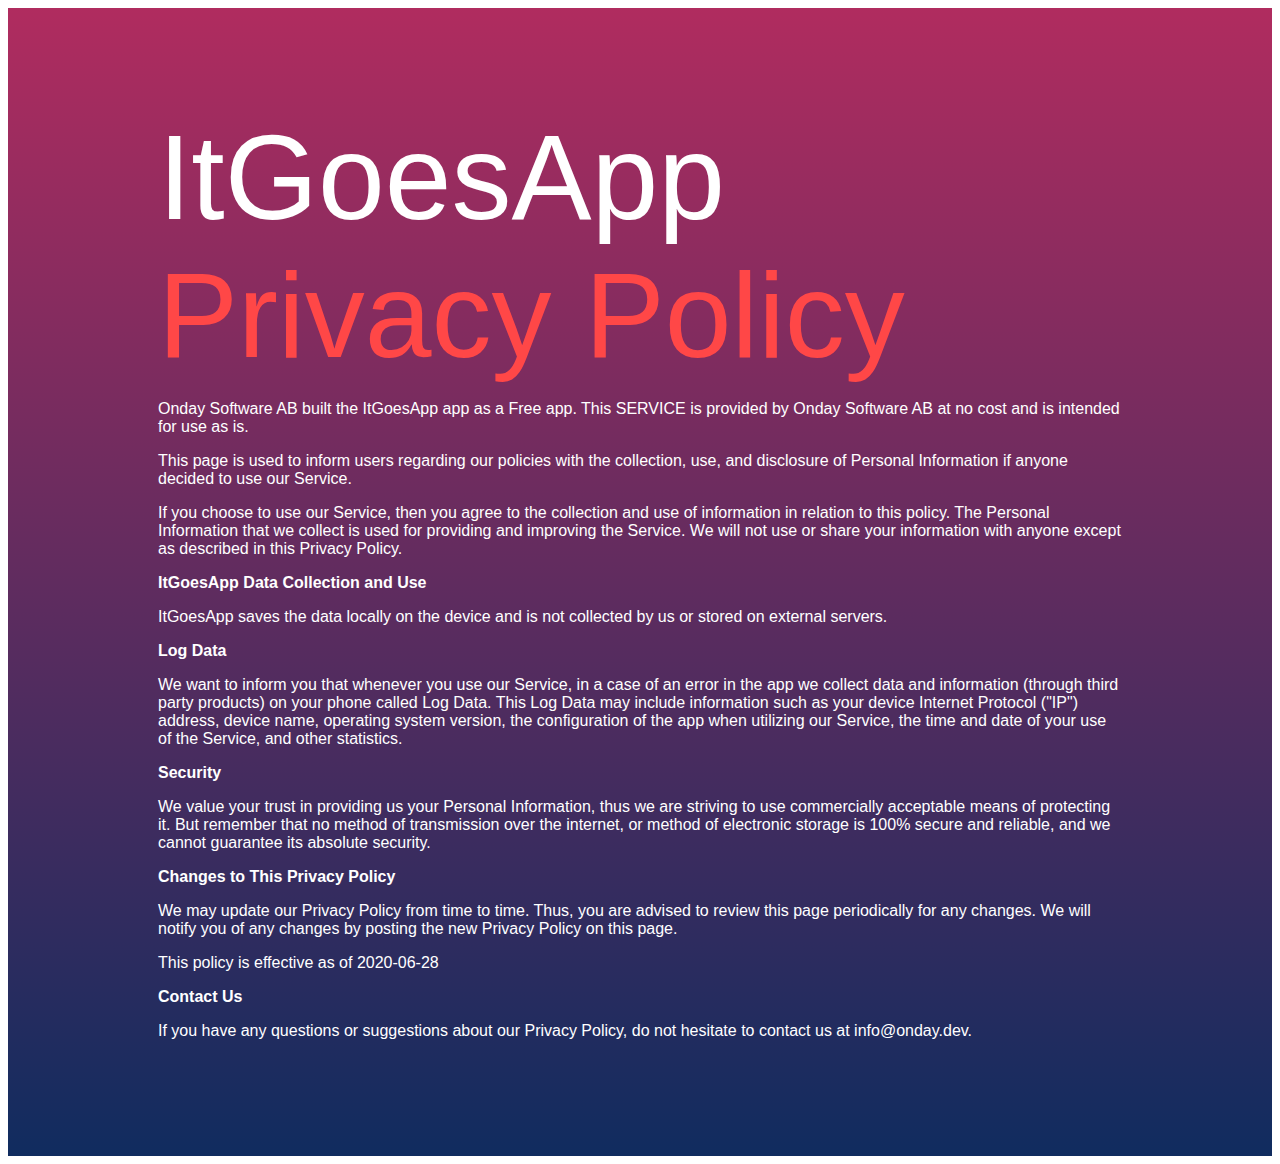
==== itgoesapp_privacy_policy.html @ 85c169b9 "Initial privacy policy for itgoesapp" ====
<!DOCTYPE html>
    <html>
    <head>
      <meta charset='utf-8'>
      <meta name='viewport' content='width=device-width'>
	  <link rel='stylesheet' href='stylesheet.css'>
      <title>Privacy Policy</title>
    </head>
    <body>
	<div class="onday-container-blue" id="section-home">
  <div class="text-center onday-title">
    ItGoesApp<span class="alternative-title-color"> Privacy Policy</span>
  </div>

				<p>
                  Onday Software AB built the ItGoesApp app as
                  a Free app. This SERVICE is provided by
                  Onday Software AB at no cost and is intended for use as
                  is.
                </p> 
				<p>
                  This page is used to inform users regarding our
                  policies with the collection, use, and disclosure of Personal
                  Information if anyone decided to use our Service.
                </p> 
				<p>
                  If you choose to use our Service, then you agree to
                  the collection and use of information in relation to this
                  policy. The Personal Information that we collect is
                  used for providing and improving the Service. We will not use or share your information with
                  anyone except as described in this Privacy Policy.
                </p> 
				
				<p><strong>ItGoesApp Data Collection and Use</strong></p> <p>
                  ItGoesApp saves the data locally on the device and is not collected by us or stored on external servers.
				  
                </p> <!----> <p><strong>Log Data</strong></p> <p>
                  We want to inform you that whenever you
                  use our Service, in a case of an error in the app
                  we collect data and information (through third party
                  products) on your phone called Log Data. This Log Data may
                  include information such as your device Internet Protocol
                  ("IP") address, device name, operating system version, the
                  configuration of the app when utilizing our Service,
                  the time and date of your use of the Service, and other
                  statistics.
                
                </p> <p><strong>Security</strong></p> <p>
                  We value your trust in providing us your
                  Personal Information, thus we are striving to use commercially
                  acceptable means of protecting it. But remember that no method
                  of transmission over the internet, or method of electronic
                  storage is 100% secure and reliable, and we cannot
                  guarantee its absolute security.
                
                </p> <p><strong>Changes to This Privacy Policy</strong></p> <p>
                  We may update our Privacy Policy from
                  time to time. Thus, you are advised to review this page
                  periodically for any changes. We will
                  notify you of any changes by posting the new Privacy Policy on
                  this page.
                </p> <p>This policy is effective as of 2020-06-28</p> <p><strong>Contact Us</strong></p> <p>
                  If you have any questions or suggestions about our
                  Privacy Policy, do not hesitate to contact us at info@onday.dev.
                </p> <p>  
</div>
    </body>
    </html>
---- stylesheet.css ----
.shadow {
  box-shadow: 0px 0px 40px rgb(8, 41, 70);
}

.navbar-custom {
  background-color: rgba(243, 243, 243, 0.9);
}

.navbar {
  min-height: 80px;
  padding-left: 100px;
  padding-right: 100px;
}

.navbar-custom .navbar-nav .nav-link {
  color: #102c5f;
}

.navbar-custom .nav-item.active .nav-link,
.navbar-custom .nav-item:hover .nav-link {
  transition: color 0.3s ease;
  color: #F02c5f; 
}

.vcenter {
    display: inline-block;
    vertical-align: middle;
    float: none;
}

.main-title-color {
  color: rgb(22, 17, 97);
}

.alternative-title-color {
  color: #ff4747;
}
.text-handwritten {
  font-family: 'Neucha', cursive;
}

h1 {
  font-size: 80px;
  margin-bottom: 10px;
}

h2 {
  font-size: 50px;
  margin-bottom: 10px;
}

h3 {
  font-size: 40px;
  margin-bottom: 10px;
}

h4 {
  font-size: 30px;
  margin-bottom: 5px;
}

h5 {
  font-size: 20px;
  margin-bottom: 0px;
}

html {
  scroll-behavior: smooth;
}

body {
  font-family: 'Lato', sans-serif;
}

.onday-container-blue {
  background: linear-gradient(#B02c5f, #102c5f);
  background-size: 100% 100%;
  color: #fff;
  padding: 100px 300px 60px 300px;
  z-index: 0;
}

.onday-footer {
  padding: 50px 200px 60px 50px;
}

.onday-container-white {
  background: linear-gradient(#ddd, #ccc);
  color: rgb(8, 41, 70);
  padding: 100px 300px 60px 300px;
  box-shadow: 0px 0px 40px rgb(8, 41, 70);
  position: relative;
  z-index: 2;
}

.onday-title {
  font-size: 120px;
}

.onday-icons {
    display: block;
    margin-left: auto;
    margin-right: auto;
}

.onday-background {
  background-color: #293b5c;
  padding: 20px;
  border-radius: 1%;
}

.core-business {
  font-size: 80px;
  padding: 38px 14px 14px 15px;
  text-align: center;
  text-decoration: none;
  width: 150px;
  height: 150px;
  border-radius: 50%;
  color:#fff;
  background: linear-gradient(#B02c5f, #102c5f);
  box-shadow: 0px 0px 5px #888;
}

.text-right-shifted {
  margin-left: 300px;
  margin-top: -35px;
  margin-bottom: -10px;
}

@media (max-width: 1600px) {
  .onday-container-blue {
    padding: 100px 150px 100px 150px;
  }

  .onday-container-white {
    padding: 100px 150px 100px 150px;
  }
  
  .onday-footer {
    padding: 30px 150px 30px 150px;
  }
}

@media (max-width: 980px) {
  .onday-container-blue {
    padding: 50px 18px 20px 18px;
  }

  .onday-container-white {
    padding: 50px 18px 20px 18px;
  }
  
  .onday-footer {
    padding: 30px 18px 30px 18px;
  }
  
  .onday-title {
    font-size: 70px;
  }
  
  .navbar {
    padding-left: 20px;
    padding-right: 20px;
  }
  
  .text-right-shifted {
    margin-left: 200px;
    margin-top: -20px;
	margin-bottom: -2px;
  }
  
  h1 {
    font-size: 60px;
    margin-bottom: 10px;
  }

  h2 {
    font-size: 40px;
    margin-bottom: 10px;
  }

  h3 {
    font-size: 30px;
    margin-bottom: 10px;
  }

  h4 {
    font-size: 20px;
    margin-bottom: 5px;
  }

  h5 {
    font-size: 14px;
    margin-bottom: 0px;
  }
 
  .core-business {
    font-size: 50px;
    padding: 28px 14px 14px 15px;
    text-align: center;
    text-decoration: none;
    width: 100px;
    height: 100px;
    border-radius: 50%;
    color:#fff;
    background: linear-gradient(#B02c5f, #102c5f);
    box-shadow: 0px 0px 5px #888;
  }
}

.social-media-icon {
  margin-top: 12px;
  margin-right: 12px;
  font-size: 25px;
  padding: 18px 14px 14px 15px;
  text-align: center;
  text-decoration: none;
  width: 60px;
  height: 60px;
  border-radius: 40%;
  color: rgb(8, 41, 70);
  background: linear-gradient(#cf4747, #ff4747);
  box-shadow: 0px 0px 5px rgb(8, 41, 70);
}

.social-media-icon:hover {
  opacity: 1.0;
  color: white;
  text-decoration: none;
}
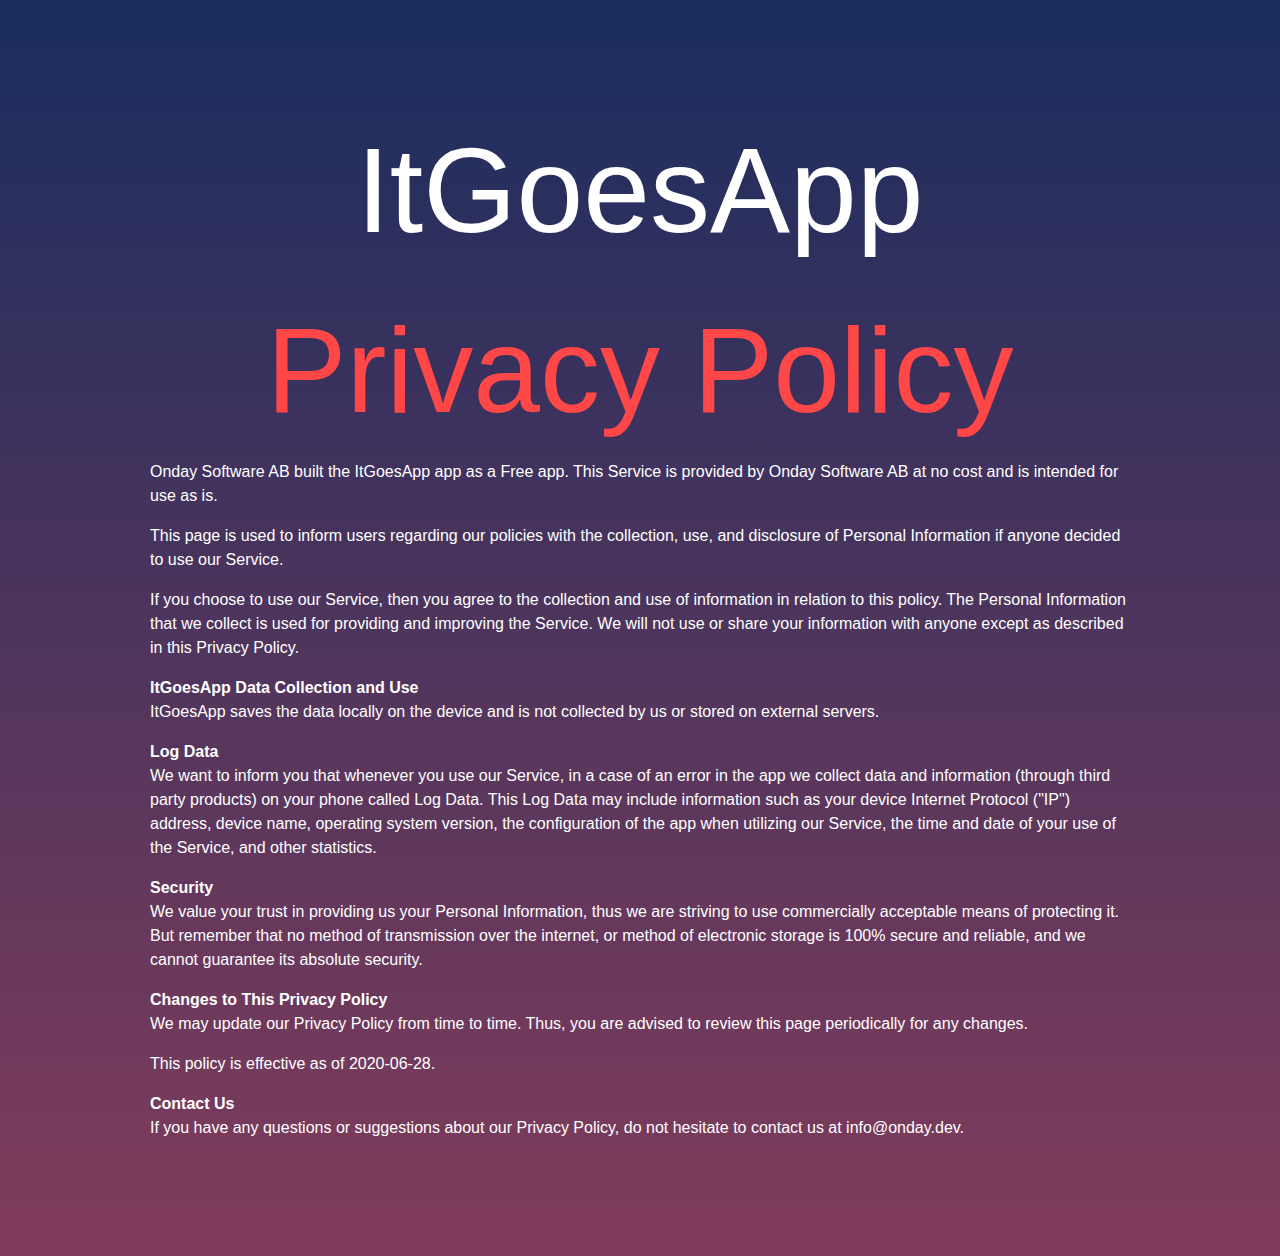
==== commit 14633027: "Additional updates to the privacy policy" ====
--- a/itgoesapp_privacy_policy.html
+++ b/itgoesapp_privacy_policy.html
@@ -1,69 +1,77 @@
 <!DOCTYPE html>
-    <html>
-    <head>
-      <meta charset='utf-8'>
-      <meta name='viewport' content='width=device-width'>
-	  <link rel='stylesheet' href='stylesheet.css'>
-      <title>Privacy Policy</title>
-    </head>
-    <body>
-	<div class="onday-container-blue" id="section-home">
-  <div class="text-center onday-title">
-    ItGoesApp<span class="alternative-title-color"> Privacy Policy</span>
-  </div>
-
-				<p>
-                  Onday Software AB built the ItGoesApp app as
-                  a Free app. This SERVICE is provided by
-                  Onday Software AB at no cost and is intended for use as
-                  is.
-                </p> 
-				<p>
-                  This page is used to inform users regarding our
-                  policies with the collection, use, and disclosure of Personal
-                  Information if anyone decided to use our Service.
-                </p> 
-				<p>
-                  If you choose to use our Service, then you agree to
-                  the collection and use of information in relation to this
-                  policy. The Personal Information that we collect is
-                  used for providing and improving the Service. We will not use or share your information with
-                  anyone except as described in this Privacy Policy.
-                </p> 
-				
-				<p><strong>ItGoesApp Data Collection and Use</strong></p> <p>
-                  ItGoesApp saves the data locally on the device and is not collected by us or stored on external servers.
-				  
-                </p> <!----> <p><strong>Log Data</strong></p> <p>
-                  We want to inform you that whenever you
-                  use our Service, in a case of an error in the app
-                  we collect data and information (through third party
-                  products) on your phone called Log Data. This Log Data may
-                  include information such as your device Internet Protocol
-                  ("IP") address, device name, operating system version, the
-                  configuration of the app when utilizing our Service,
-                  the time and date of your use of the Service, and other
-                  statistics.
-                
-                </p> <p><strong>Security</strong></p> <p>
-                  We value your trust in providing us your
-                  Personal Information, thus we are striving to use commercially
-                  acceptable means of protecting it. But remember that no method
-                  of transmission over the internet, or method of electronic
-                  storage is 100% secure and reliable, and we cannot
-                  guarantee its absolute security.
-                
-                </p> <p><strong>Changes to This Privacy Policy</strong></p> <p>
-                  We may update our Privacy Policy from
-                  time to time. Thus, you are advised to review this page
-                  periodically for any changes. We will
-                  notify you of any changes by posting the new Privacy Policy on
-                  this page.
-                </p> <p>This policy is effective as of 2020-06-28</p> <p><strong>Contact Us</strong></p> <p>
-                  If you have any questions or suggestions about our
-                  Privacy Policy, do not hesitate to contact us at info@onday.dev.
-                </p> <p>  
-</div>
-    </body>
-    </html>
+<html lang="en">
+<head>
+  <meta charset='utf-8'>
+<meta name="viewport" content="width=device-width, initial-scale=1">
+  <link rel='stylesheet' href='stylesheet.css'>
+  <link rel="stylesheet" href="https://stackpath.bootstrapcdn.com/bootstrap/4.3.1/css/bootstrap.min.css" integrity="sha384-ggOyR0iXCbMQv3Xipma34MD+dH/1fQ784/j6cY/iJTQUOhcWr7x9JvoRxT2MZw1T" crossorigin="anonymous">
+  <title>ItGoesApp - Privacy Policy</title>
+</head>
+<body>
+	<div class="itgoesapp-container-blue">
+		<div class="text-center onday-title">
+			ItGoesApp<span class="alternative-title-color"> Privacy Policy</span>
+		</div>
+		<p>
+			Onday Software AB built the ItGoesApp app as
+			a Free app. This Service is provided by
+			Onday Software AB at no cost and is intended for use as
+			is.
+		</p> 
+		<p>
+			This page is used to inform users regarding our
+			policies with the collection, use, and disclosure of Personal
+			Information if anyone decided to use our Service.
+		</p> 
+		<p>
+			If you choose to use our Service, then you agree to
+			the collection and use of information in relation to this
+			policy. The Personal Information that we collect is
+			used for providing and improving the Service. We will not use or share your information with
+			anyone except as described in this Privacy Policy.
+		</p> 
+		
+		<p>
+			<strong>ItGoesApp Data Collection and Use</strong><br/>
+			ItGoesApp saves the data locally on the device and is not collected by us or stored on external servers. 
+		</p> 
+		
+		<p>
+			<strong>Log Data</strong><br/>
+			We want to inform you that whenever you
+			use our Service, in a case of an error in the app
+			we collect data and information (through third party
+			products) on your phone called Log Data. This Log Data may
+			include information such as your device Internet Protocol
+			("IP") address, device name, operating system version, the
+			configuration of the app when utilizing our Service,
+			the time and date of your use of the Service, and other
+			statistics.
+		</p> 
+		<p>
+			<strong>Security</strong><br/>
+			We value your trust in providing us your
+			Personal Information, thus we are striving to use commercially
+			acceptable means of protecting it. But remember that no method
+			of transmission over the internet, or method of electronic
+			storage is 100% secure and reliable, and we cannot
+			guarantee its absolute security.
+		</p> 
+		<p>
+			<strong>Changes to This Privacy Policy</strong><br/>
+			We may update our Privacy Policy from
+			time to time. Thus, you are advised to review this page
+			periodically for any changes.
+		</p> 
+		<p>
+			This policy is effective as of 2020-06-28.
+		</p> 
+		<p>
+			<strong>Contact Us</strong><br/>
+			If you have any questions or suggestions about our
+			Privacy Policy, do not hesitate to contact us at info@onday.dev.
+		</p>
+	</div>
+</body>
+</html>
       --- a/stylesheet.css
+++ b/stylesheet.css
@@ -74,6 +74,14 @@
 
 .onday-container-blue {
   background: linear-gradient(#B02c5f, #102c5f);
+  background-size: 100% 100%;
+  color: #fff;
+  padding: 100px 300px 60px 300px;
+  z-index: 0;
+}
+
+.itgoesapp-container-blue {
+ background: linear-gradient(#192D5E, #823C5B);
   background-size: 100% 100%;
   color: #fff;
   padding: 100px 300px 60px 300px;
@@ -133,6 +141,10 @@
     padding: 100px 150px 100px 150px;
   }
 
+  .itgoesapp-container-blue {
+    padding: 100px 150px 100px 150px;
+  }
+  
   .onday-container-white {
     padding: 100px 150px 100px 150px;
   }
@@ -145,6 +157,10 @@
 @media (max-width: 980px) {
   .onday-container-blue {
     padding: 50px 18px 20px 18px;
+  }
+  
+  .itgoesapp-container-blue {
+    padding: 20px 18px 20px 18px;
   }
 
   .onday-container-white {
